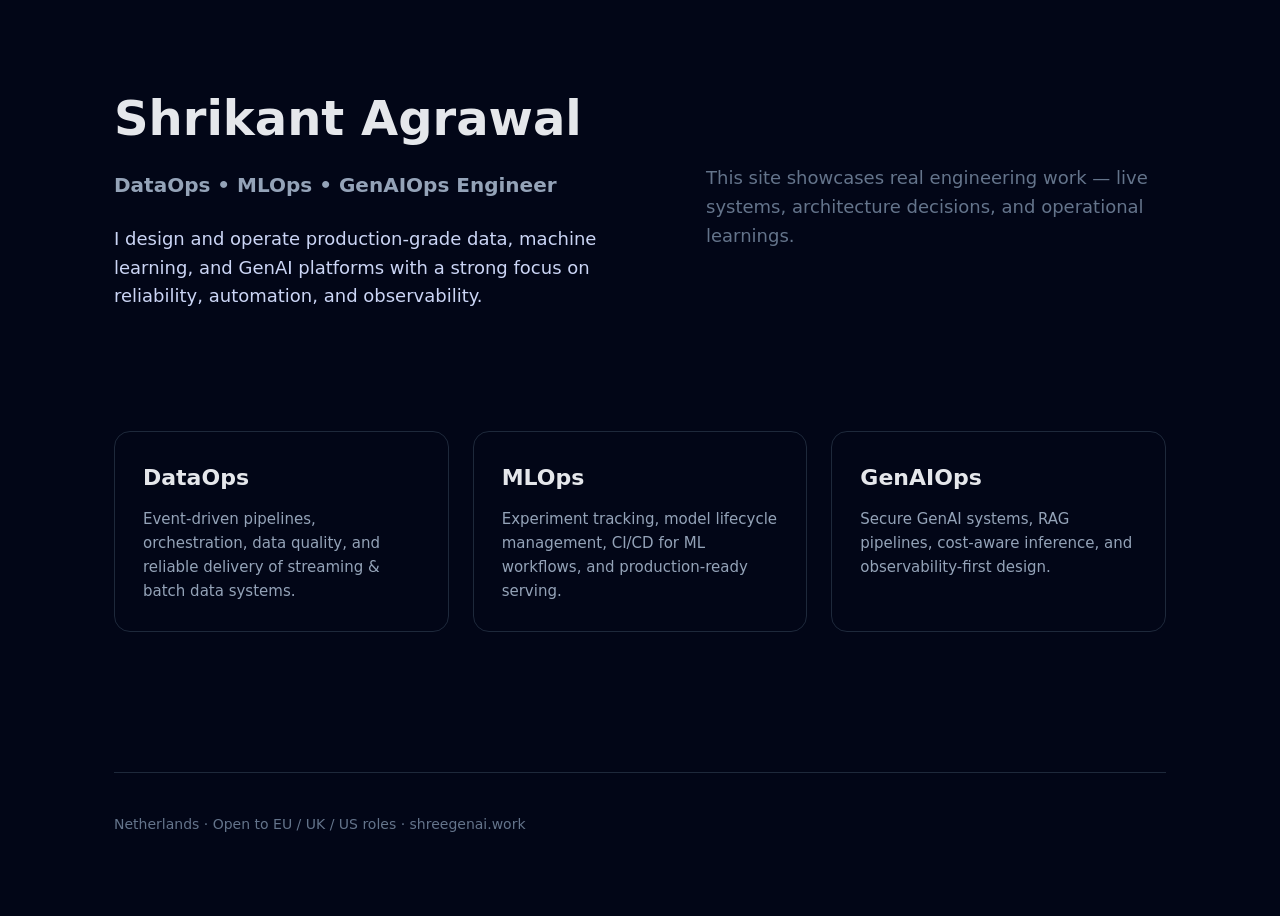
==== website/assets/index.html @ 96518810 "web-dev" ====
<!DOCTYPE html>
<html lang="en">
<head>
  <meta charset="UTF-8">
  <title>Shrikant Agrawal | DataOps • MLOps • GenAIOps</title>
  <meta name="viewport" content="width=device-width, initial-scale=1">
  <link rel="stylesheet" href="style.css">
</head>
<body>

<div class="container">

  <!-- HERO -->
  <section class="hero">
    <div>
      <h1>Shrikant Agrawal</h1>
      <h2>DataOps • MLOps • GenAIOps Engineer</h2>

      <p>
        I design and operate production-grade data, machine learning,
        and GenAI platforms with a strong focus on reliability,
        automation, and observability.
      </p>
    </div>

    <div>
      <p style="color:#64748b">
        This site showcases real engineering work —  
        live systems, architecture decisions, and operational learnings.
      </p>
    </div>
  </section>

  <!-- PLATFORM FOCUS -->
  <section class="platforms">

    <div class="card">
      <h3>DataOps</h3>
      <p>
        Event-driven pipelines, orchestration, data quality,
        and reliable delivery of streaming & batch data systems.
      </p>
    </div>

    <div class="card">
      <h3>MLOps</h3>
      <p>
        Experiment tracking, model lifecycle management,
        CI/CD for ML workflows, and production-ready serving.
      </p>
    </div>

    <div class="card">
      <h3>GenAIOps</h3>
      <p>
        Secure GenAI systems, RAG pipelines,
        cost-aware inference, and observability-first design.
      </p>
    </div>

  </section>

  <!-- FOOTER -->
  <div class="footer">
    Netherlands · Open to EU / UK / US roles · shreegenai.work
  </div>

</div>

</body>
</html>
---- website/assets/style.css ----
* {
  margin: 0;
  padding: 0;
  box-sizing: border-box;
}

body {
  font-family: Inter, system-ui, -apple-system, BlinkMacSystemFont, sans-serif;
  background: linear-gradient(180deg, #020617, #020617);
  color: #e5e7eb;
  line-height: 1.6;
}

.container {
  max-width: 1100px;
  margin: auto;
  padding: 80px 24px;
}

/* HERO */
.hero {
  display: grid;
  grid-template-columns: 1.2fr 1fr;
  gap: 40px;
  align-items: center;
}

.hero h1 {
  font-size: 48px;
  font-weight: 700;
}

.hero h2 {
  font-size: 20px;
  color: #94a3b8;
  margin-top: 12px;
}

.hero p {
  margin-top: 24px;
  font-size: 18px;
  color: #cbd5f5;
  max-width: 520px;
}

/* PLATFORM CARDS */
.platforms {
  margin-top: 120px;
  display: grid;
  grid-template-columns: repeat(3, 1fr);
  gap: 24px;
}

.card {
  background: #020617;
  border: 1px solid #1e293b;
  border-radius: 16px;
  padding: 28px;
  transition: all 0.3s ease;
}

.card:hover {
  transform: translateY(-6px);
  border-color: #38bdf8;
}

.card h3 {
  font-size: 22px;
  margin-bottom: 12px;
}

.card p {
  font-size: 15px;
  color: #94a3b8;
}

/* FOOTER */
.footer {
  margin-top: 140px;
  padding-top: 40px;
  border-top: 1px solid #1e293b;
  color: #64748b;
  font-size: 14px;
}
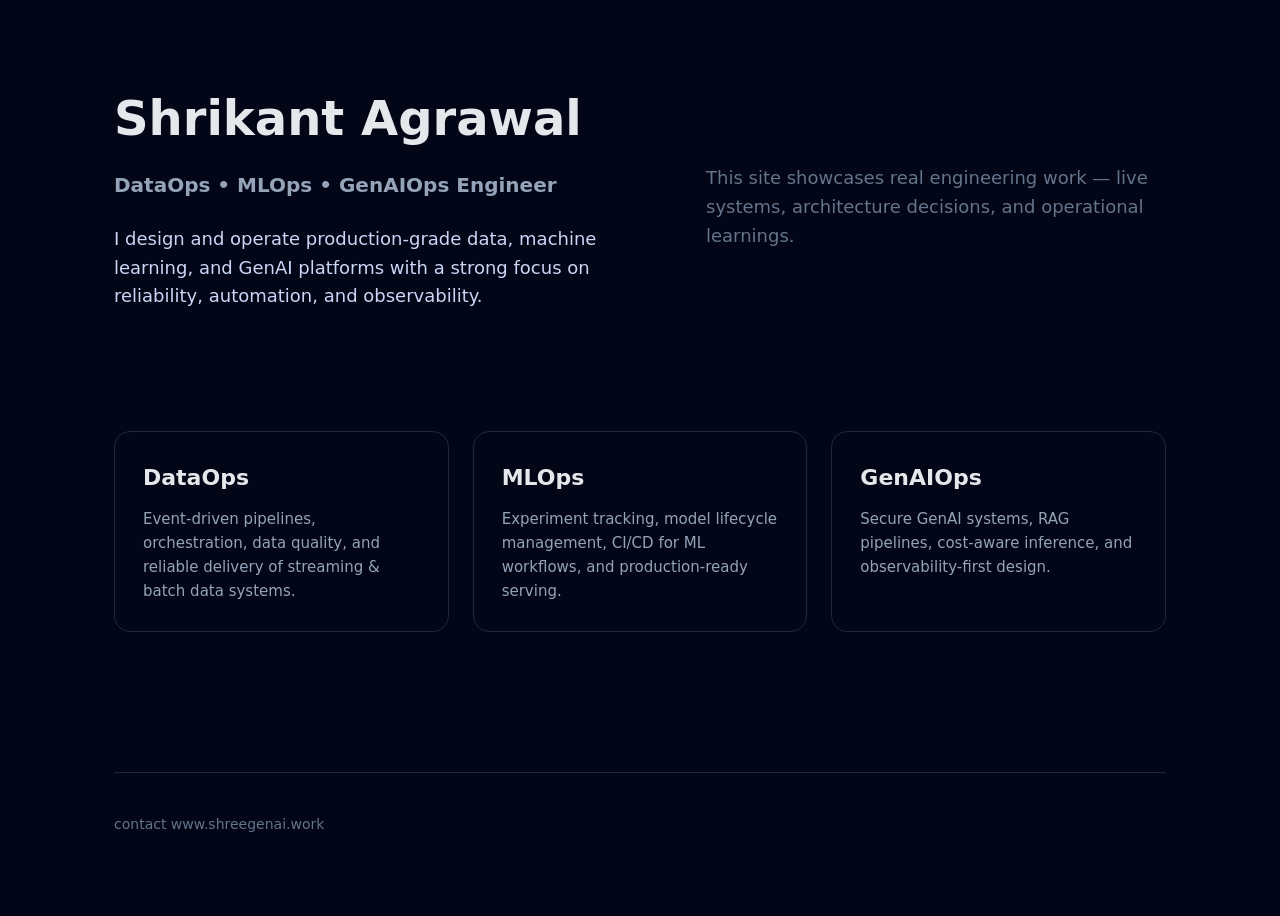
==== commit dd79da1c: "message" ====
--- a/website/assets/index.html
+++ b/website/assets/index.html
@@ -62,7 +62,7 @@
 
   <!-- FOOTER -->
   <div class="footer">
-    Netherlands · Open to EU / UK / US roles · shreegenai.work
+     contact www.shreegenai.work
   </div>
 
 </div>
